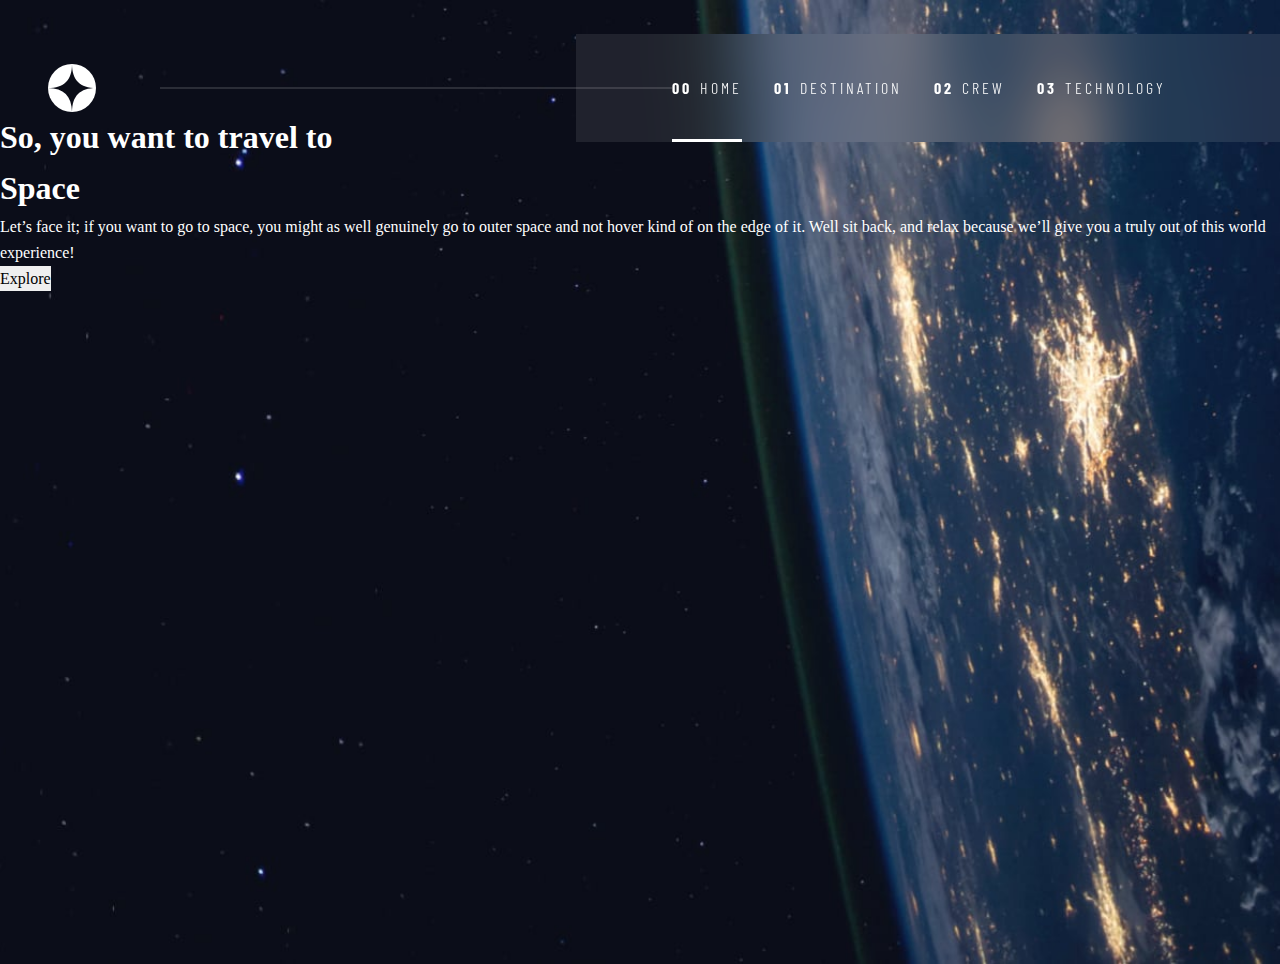
==== index.html @ 0667ac03 "completed all styles for a responsive navbar and also a refactor was made to keep te code organize a" ====
<!DOCTYPE html>
<html lang="en">
<head>
  <meta charset="UTF-8">
  <meta name="viewport" content="width=device-width, initial-scale=1.0">

  <link rel="icon" type="image/png" sizes="32x32" href="./assets/favicon-32x32.png">
  <link rel="stylesheet" href="./css/style.css">
  <script defer src="./js/nav.js"></script>
  
  <title>Frontend Mentor | Space tourism website</title>
</head>

<body class="bg-home">

  <header>
    <div class="flex--row">
      <img class="logo" src="./assets/shared/logo.svg" alt="logo" >
      <div class="line"></div>
      <button class="nav-toggle"></button>
      <nav class="nav main-navbar">
        <ul class="nav__list">
          <li class="nav__item current-page"><a href="index.html"><span class="nav__item--number">00</span>Home</a></li>
          <li class="nav__item"><a href="./html/destination/destination.html"><span class="nav__item--number">01</span>Destination</a></li>
          <li class="nav__item"><a href="./html/crew/crew.html"><span class="nav__item--number">02</span>Crew</a></li>
          <li class="nav__item"><a href="./html/transportation/transport.html"><span class="nav__item--number">03</span>Technology</a></li>
        </ul>
      </nav>
    </div>

  </header>

  <main class="home">

    <div class="container grid">

      <div class="home__wrapper-info">
        <h1 class="home__title">So, you want to travel to<br>
          <span class="home__title--big">Space</span></h1>
        <p class="home__info">
          Let’s face it; if you want to go to space, you might as well genuinely go to 
          outer space and not hover kind of on the edge of it. Well sit back, and relax 
          because we’ll give you a truly out of this world experience!
        </p>
      </div>

      <div class="home__wrapper-btn">
        <button class="home__btn">Explore</button>
      </div>

    </div>

  </main>

</body>
</html>
---- css/style.css ----
@import url("https://fonts.googleapis.com/css2?family=Barlow+Condensed:wght@300;400&family=Bellefair&display=swap");
*,
*::before,
*::after {
  box-sizing: border-box;
  margin: 0;
  padding: 0;
}

body,
h1,
h2,
h3,
h4,
h5,
p,
figure,
picture {
  margin: 0;
}

body {
  line-height: 1.6;
  min-height: 100vh;
  overflow-x: hidden;
  color: white;
}

img,
picture {
  max-width: 100%;
  display: block;
}

input,
button,
textarea,
select {
  font: inherit;
}

button {
  border: none;
}

a {
  text-decoration: none;
  color: inherit;
}

ul {
  list-style: none;
}

@media (prefers-reduced-motion: reduce) {
  *,
  *::before,
  *::after {
    animation-duration: 0.01ms !important;
    animation-iteration-count: 1 !important;
    transition-duration: 0.01ms !important;
    scroll-behavior: auto !important;
  }
}
:root {
  --black: hsl(230, 35%, 7%);
  --lila: hsl(231, 77%, 90%);
  --white: hsl(0, 0%, 100%);
  --off-white: 0, 0%, 90%,;
}

.grid {
  display: grid;
}

.flex--row {
  display: flex;
}

:root {
  --ff-accent-text: "Bellefair", serif;
  --ff-simple-text: "Barlow Condensed", sans-serif;
  --fs-100: 0.9rem;
  --fs-200: 1rem;
  --fs-300: 1.5rem;
  --fs-400: 1.8rem;
  --fs-500: 3.4rem;
  --fs-600: 5.9rem;
  --fs-700: 8.7rem;
}

@media (min-width: 421px) {
  :root {
    --fs-300: 1.8rem;
    --fs-400: 2rem;
    --fs-500: 3.8rem;
    --fs-600: 6.3rem;
    --fs-700: 9.4rem;
  }
}
@media (min-width: 1200px) {
  :root {
    --fs-300: 1.8rem;
    --fs-400: 2rem;
    --fs-500: 3.8rem;
    --fs-600: 6.3rem;
    --fs-700: 9.4rem;
  }
}
.nav {
  font-family: var(--ff-simple-text);
  text-transform: uppercase;
  letter-spacing: 3px;
  font-weight: 300;
  font-size: var(--fs-200);
  color: var(--white);
}
.nav__item--number {
  margin-right: 0.5rem;
  font-weight: 700;
}

.bg-home {
  background-image: url(../../assets/home/background-home-mobile.jpg);
  background-size: cover;
  background-position: bottom center;
}
@media (min-width: 421px) {
  .bg-home {
    background-image: url(../../assets/home/background-home-tablet.jpg);
    background-size: cover;
    background-position: center center;
  }
}
@media (min-width: 1200px) {
  .bg-home {
    background-image: url(../../assets/home/background-home-desktop.jpg);
  }
}

.bg-destination {
  background-image: url(../../assets/destination/background-destination-mobile.jpg);
  background-size: cover;
  background-position: bottom center;
}
@media (min-width: 421px) {
  .bg-destination {
    background-image: url(../../assets/destination/background-destination-tablet.jpg);
    background-size: cover;
    background-position: center center;
  }
}
@media (min-width: 1200px) {
  .bg-destination {
    background-image: url(../../assets/destination/background-destination-desktop.jpg);
  }
}

.bg-crew {
  background-image: url(../../assets/crew/background-crew-mobile.jpg);
  background-size: cover;
  background-position: bottom center;
}
@media (min-width: 421px) {
  .bg-crew {
    background-image: url(../../assets/crew/background-crew-tablet.jpg);
    background-size: cover;
    background-position: center center;
  }
}
@media (min-width: 1200px) {
  .bg-crew {
    background-image: url(../../assets/crew/background-crew-desktop.jpg);
  }
}

.bg-transport {
  background-image: url(../../assets/transport/background-technology-mobile.jpg);
  background-size: cover;
  background-position: bottom center;
}
@media (min-width: 421px) {
  .bg-transport {
    background-image: url(../../assets/transport/background-technology-tablet.jpg);
    background-size: cover;
    background-position: center center;
  }
}
@media (min-width: 1200px) {
  .bg-transport {
    background-image: url(../../assets/transport/background-technology-desktop.jpg);
  }
}

header .flex--row {
  align-items: center;
}

.logo {
  height: 3rem;
}

.line {
  display: none;
}

.nav-toggle {
  display: none;
}

.main-navbar {
  --_blur: 2rem;
  display: flex;
  padding-left: 2rem;
  background-color: hsl(var(--off-white) 0.1);
  -webkit-backdrop-filter: blur(var(--_blur));
          backdrop-filter: blur(var(--_blur));
  z-index: 1;
}

.nav__list {
  --_gap: 2rem;
  display: flex;
  gap: var(--_gap);
}

.nav__item {
  cursor: pointer;
}

.nav__item a {
  transform: translateY(0);
}

@media (max-width: 420px) {
  .logo {
    height: 2rem;
    margin: 1.5rem;
  }
  .nav__list {
    flex-direction: column;
    padding-top: 6rem;
  }
  .main-navbar {
    position: fixed;
    inset: 0 0 0 30%;
    transform: translateX(100%);
    transition: transform 300ms ease-in-out;
  }
  .main-navbar.menu-open {
    transform: translateX(0);
  }
  .nav-toggle {
    display: block;
    position: absolute;
    z-index: 10;
    right: 1.5rem;
    top: 2rem;
    background: transparent;
    background-image: url(../../assets/shared/icon-hamburger.svg);
    background-repeat: no-repeat;
    width: 1.5rem;
    aspect-ratio: 1;
    border: 0;
  }
  .nav-toggle.menu-close {
    background-image: url(../../assets/shared/icon-hamburger.svg);
    animation: nav-toggle-close 300ms ease-in-out;
  }
  @keyframes nav-toggle-close {
    0% {
      transform: scale(0);
    }
    100% {
      transform: scale(1);
    }
  }
  .nav-toggle.menu-open {
    background-image: url(../../assets/shared/icon-close.svg);
    animation: nav-toggle-x 300ms ease-in-out;
  }
  @keyframes nav-toggle-x {
    0% {
      transform: scale(0);
    }
    100% {
      transform: scale(1);
    }
  }
}
@media (min-width: 421px) {
  header {
    margin-left: 2rem;
  }
  .main-navbar {
    margin-left: auto;
    padding-left: 3rem;
    padding-right: 5rem;
  }
  .nav__item {
    display: grid;
    place-items: center;
    --_indicator-height: 3px;
  }
  .nav__item a {
    padding: 2.5rem 0;
  }
  .nav__item.current-page {
    border-bottom: var(--_indicator-height) solid var(--white);
  }
  .nav__item.current-page a {
    transform: translateY(1.1px);
  }
  .nav__item--number {
    display: none;
  }
}
@media (min-width: 1200px) {
  header {
    margin-top: 4rem;
    margin-left: 3rem;
  }
  .logo {
    margin-right: 4rem;
  }
  .line {
    display: block;
    width: 40vw;
    height: 1.5px;
    z-index: 2;
    background-color: hsla(var(--off-white) 0.15);
  }
  .main-navbar {
    padding: 0 6rem;
    position: absolute;
    right: 0;
    width: 55vw;
  }
  .nav__item--number {
    display: inline;
  }
  .nav__item:hover {
    border-bottom: var(--_indicator-height) solid var(--lila);
  }
  .nav__item:hover a {
    transform: translateY(1.1px);
  }
  .nav__item:active {
    border-bottom: var(--_indicator-height) solid var(--white);
  }
}/*# sourceMappingURL=style.css.map */
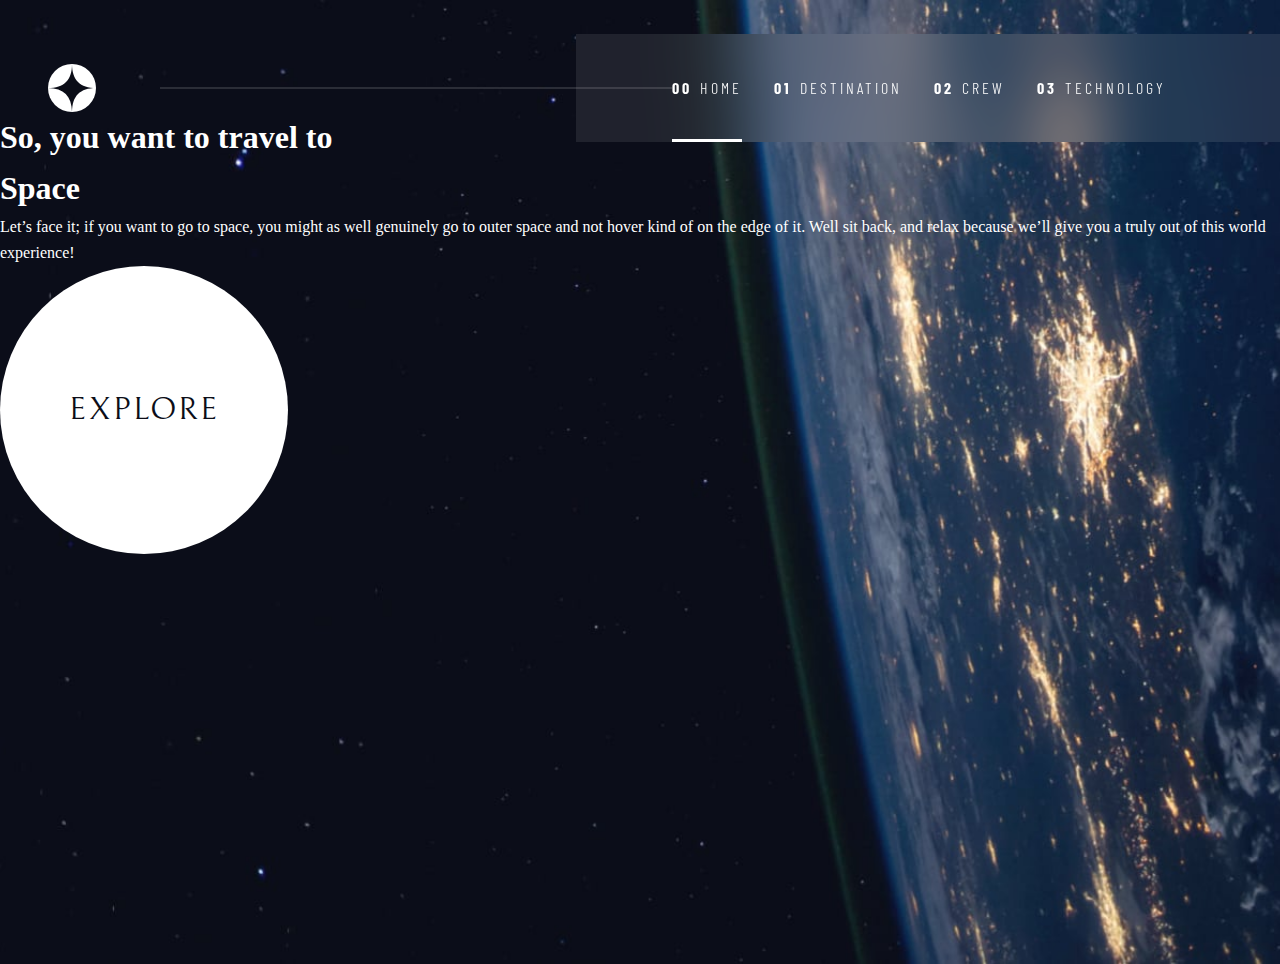
==== commit 3b0cded1: "styles for the home button" ====
--- a/index.html
+++ b/index.html
@@ -45,7 +45,7 @@
       </div>
 
       <div class="home__wrapper-btn">
-        <button class="home__btn">Explore</button>
+        <a href="./html/destination/destination.html"><button class="home__btn">Explore</button></a>
       </div>
 
     </div>
--- a/css/style.css
+++ b/css/style.css
@@ -120,6 +120,14 @@
   font-weight: 700;
 }
 
+.home__btn {
+  font-family: var(--ff-accent-text);
+  text-transform: uppercase;
+  font-size: var(--fs-400);
+  letter-spacing: 2px;
+  color: var(--black);
+}
+
 .bg-home {
   background-image: url(../../assets/home/background-home-mobile.jpg);
   background-size: cover;
@@ -192,6 +200,35 @@
   }
 }
 
+.home__btn {
+  --_height: 13rem;
+  height: var(--_height);
+  aspect-ratio: 1;
+  background-color: var(--white);
+  border-radius: 50%;
+  cursor: pointer;
+  transition: box-shadow 300ms ease, opacity 300ms ease;
+}
+
+@media (hover: hover) {
+  .home__btn:hover {
+    box-shadow: 0 0 1px 4rem hsl(var(--off-white) 0.2);
+  }
+}
+.home__btn:active {
+  opacity: 0.9;
+}
+
+@media (min-width: 421px) {
+  .home__btn {
+    --_height: 15rem;
+  }
+}
+@media (min-width: 1200px) {
+  .home__btn {
+    --_height: 18rem;
+  }
+}
 header .flex--row {
   align-items: center;
 }
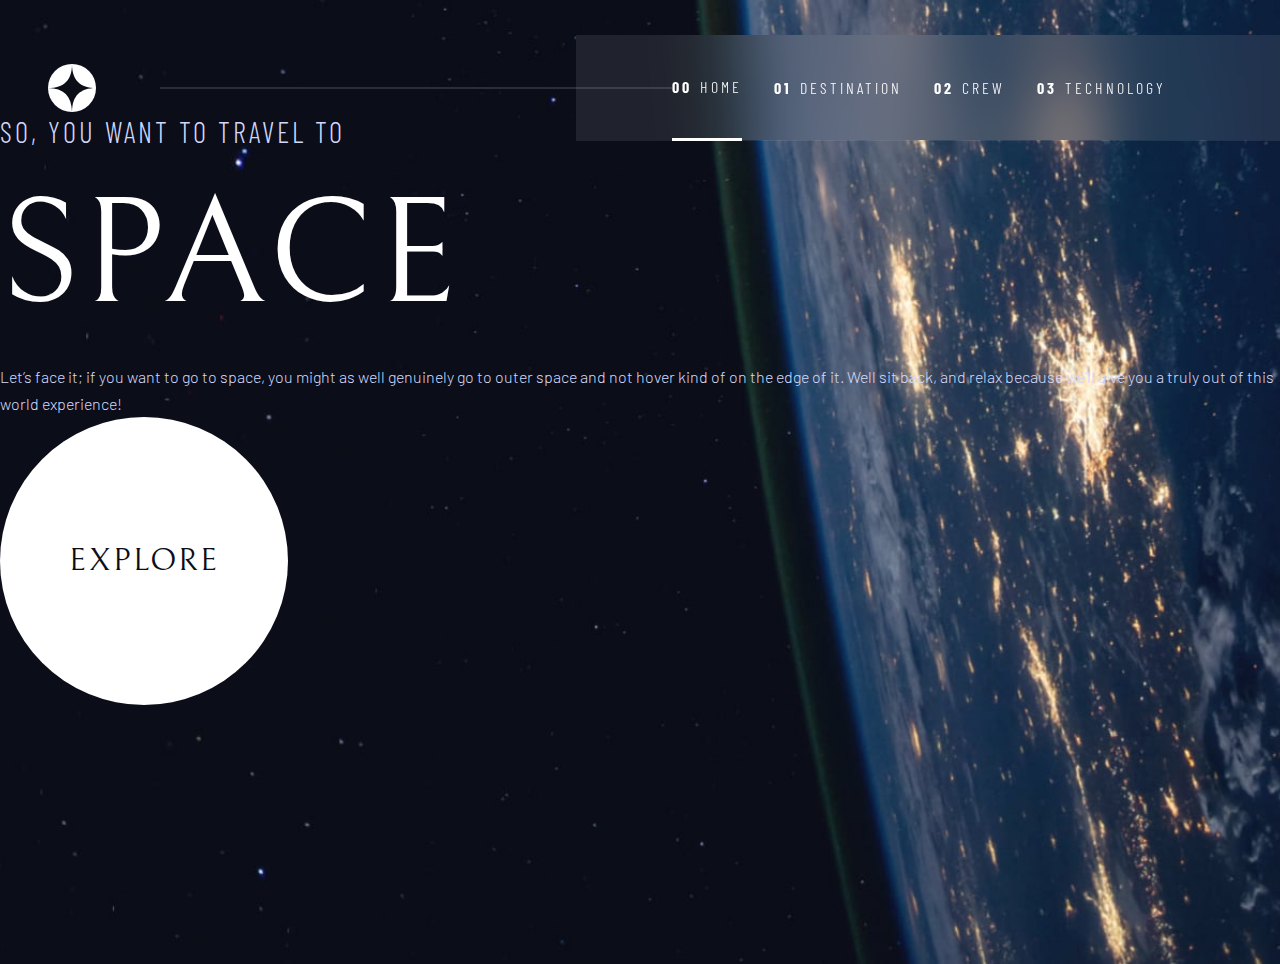
==== commit 574d7d21: "info text refactor to avoid repeat code" ====
--- a/index.html
+++ b/index.html
@@ -37,7 +37,7 @@
       <div class="home__wrapper-info">
         <h1 class="home__title">So, you want to travel to<br>
           <span class="home__title--big">Space</span></h1>
-        <p class="home__info">
+        <p class="text-info home__info">
           Let’s face it; if you want to go to space, you might as well genuinely go to 
           outer space and not hover kind of on the edge of it. Well sit back, and relax 
           because we’ll give you a truly out of this world experience!
--- a/css/style.css
+++ b/css/style.css
@@ -1,10 +1,11 @@
-@import url("https://fonts.googleapis.com/css2?family=Barlow+Condensed:wght@300;400&family=Bellefair&display=swap");
+@import url("https://fonts.googleapis.com/css2?family=Barlow+Condensed:wght@300;400&family=Barlow:wght@300;400&family=Bellefair&display=swap");
 *,
 *::before,
 *::after {
   box-sizing: border-box;
   margin: 0;
   padding: 0;
+  -webkit-tap-highlight-color: transparent;
 }
 
 body,
@@ -20,7 +21,7 @@
 }
 
 body {
-  line-height: 1.6;
+  line-height: 1.4;
   min-height: 100vh;
   overflow-x: hidden;
   color: white;
@@ -69,10 +70,6 @@
   --off-white: 0, 0%, 90%,;
 }
 
-.grid {
-  display: grid;
-}
-
 .flex--row {
   display: flex;
 }
@@ -80,6 +77,7 @@
 :root {
   --ff-accent-text: "Bellefair", serif;
   --ff-simple-text: "Barlow Condensed", sans-serif;
+  --ff-simple-text-2: "Barlow", sans-serif;
   --fs-100: 0.9rem;
   --fs-200: 1rem;
   --fs-300: 1.5rem;
@@ -91,11 +89,9 @@
 
 @media (min-width: 421px) {
   :root {
-    --fs-300: 1.8rem;
-    --fs-400: 2rem;
     --fs-500: 3.8rem;
     --fs-600: 6.3rem;
-    --fs-700: 9.4rem;
+    --fs-700: 9rem;
   }
 }
 @media (min-width: 1200px) {
@@ -107,6 +103,14 @@
     --fs-700: 9.4rem;
   }
 }
+.text-info {
+  font-family: var(--ff-simple-text-2);
+  line-height: 1.7;
+  font-weight: 300;
+  font-size: var(--fs--200);
+  color: var(--lila);
+}
+
 .nav {
   font-family: var(--ff-simple-text);
   text-transform: uppercase;
@@ -120,11 +124,26 @@
   font-weight: 700;
 }
 
+.home__title {
+  font-family: var(--ff-simple-text);
+  text-transform: uppercase;
+  letter-spacing: 3px;
+  font-weight: 300;
+  font-size: var(--fs-300);
+  color: var(--lila);
+}
+.home__title--big {
+  font-family: var(--ff-accent-text);
+  text-transform: uppercase;
+  letter-spacing: 3px;
+  font-size: var(--fs-700);
+  color: var(--white);
+}
 .home__btn {
   font-family: var(--ff-accent-text);
   text-transform: uppercase;
+  letter-spacing: 2px;
   font-size: var(--fs-400);
-  letter-spacing: 2px;
   color: var(--black);
 }
 
@@ -216,7 +235,7 @@
   }
 }
 .home__btn:active {
-  opacity: 0.9;
+  opacity: 0.8;
 }
 
 @media (min-width: 421px) {
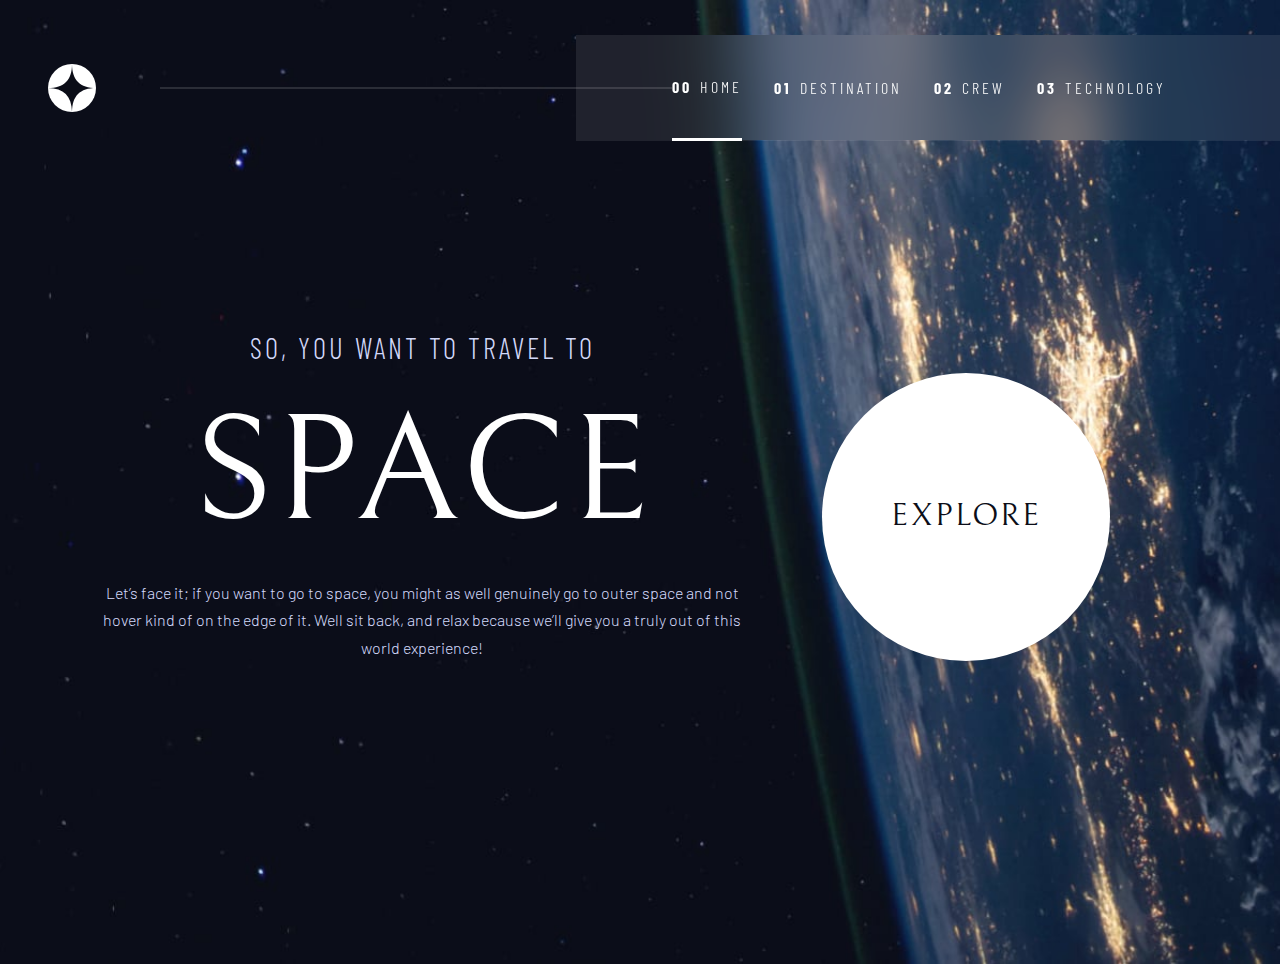
==== commit ef51be22: "home page styles for mobile and part of tablets" ====
--- a/index.html
+++ b/index.html
@@ -30,9 +30,9 @@
 
   </header>
 
-  <main class="home">
+  <main>
 
-    <div class="container grid">
+    <div class="container grid grid--home">
 
       <div class="home__wrapper-info">
         <h1 class="home__title">So, you want to travel to<br>
--- a/css/style.css
+++ b/css/style.css
@@ -70,6 +70,31 @@
   --off-white: 0, 0%, 90%,;
 }
 
+.container {
+  width: 85%;
+  margin-inline: auto;
+}
+@media (min-width: 421px) {
+  .container {
+    width: 85%;
+  }
+}
+@media (min-width: 1200px) {
+  .container {
+    width: 85%;
+  }
+}
+
+.grid {
+  display: grid;
+  grid-template-columns: 1fr;
+}
+@media (min-width: 1200px) {
+  .grid {
+    grid-template-columns: 1.5fr 1fr;
+  }
+}
+
 .flex--row {
   display: flex;
 }
@@ -80,11 +105,11 @@
   --ff-simple-text-2: "Barlow", sans-serif;
   --fs-100: 0.9rem;
   --fs-200: 1rem;
-  --fs-300: 1.5rem;
-  --fs-400: 1.8rem;
+  --fs-300: 1.2rem;
+  --fs-400: 1.5rem;
   --fs-500: 3.4rem;
   --fs-600: 5.9rem;
-  --fs-700: 8.7rem;
+  --fs-700: 6rem;
 }
 
 @media (min-width: 421px) {
@@ -219,8 +244,15 @@
   }
 }
 
+.grid--home {
+  height: min(85vh, 950px);
+  align-content: space-around;
+  align-items: end;
+  text-align: center;
+}
+
 .home__btn {
-  --_height: 13rem;
+  --_height: 11rem;
   height: var(--_height);
   aspect-ratio: 1;
   background-color: var(--white);
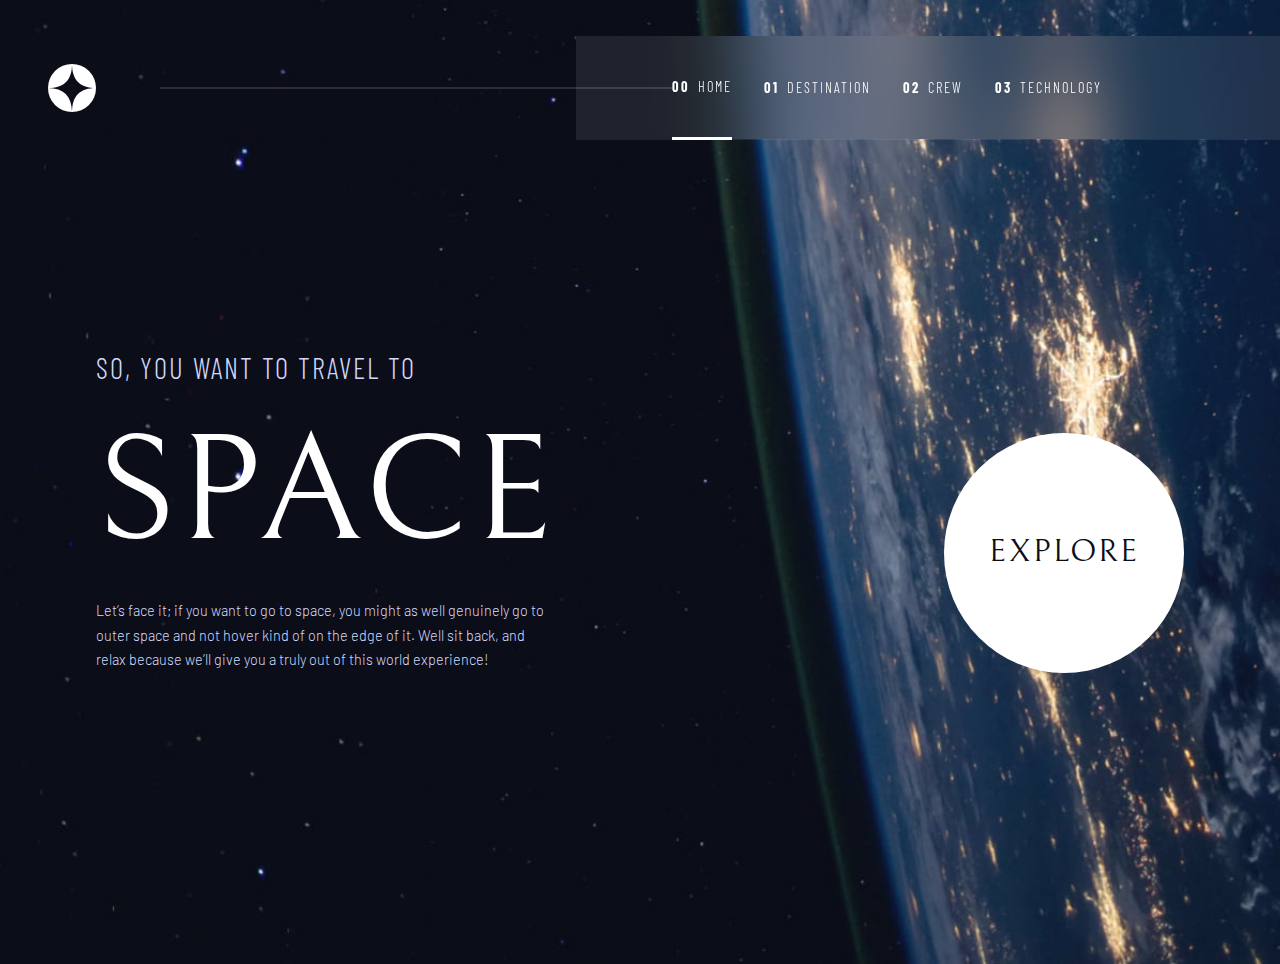
==== commit 79d1f0d7: "home page styles for desktop" ====
--- a/index.html
+++ b/index.html
@@ -27,7 +27,6 @@
         </ul>
       </nav>
     </div>
-
   </header>
 
   <main>
--- a/css/style.css
+++ b/css/style.css
@@ -73,13 +73,15 @@
 .container {
   width: 85%;
   margin-inline: auto;
+  max-width: 1100px;
 }
 @media (min-width: 421px) {
   .container {
-    width: 85%;
-  }
-}
-@media (min-width: 1200px) {
+    width: 65%;
+    margin-top: 1rem;
+  }
+}
+@media (min-width: 1050px) {
   .container {
     width: 85%;
   }
@@ -89,7 +91,7 @@
   display: grid;
   grid-template-columns: 1fr;
 }
-@media (min-width: 1200px) {
+@media (min-width: 1050px) {
   .grid {
     grid-template-columns: 1.5fr 1fr;
   }
@@ -114,13 +116,17 @@
 
 @media (min-width: 421px) {
   :root {
-    --fs-500: 3.8rem;
+    --fs-200: 1.3rem;
+    --fs-300: 1.5rem;
+    --fs-400: 2rem;
+    --fs-500: 2.5rem;
     --fs-600: 6.3rem;
-    --fs-700: 9rem;
-  }
-}
-@media (min-width: 1200px) {
+    --fs-700: 9.4rem;
+  }
+}
+@media (min-width: 1050px) {
   :root {
+    --fs-200: 1.3rem;
     --fs-300: 1.8rem;
     --fs-400: 2rem;
     --fs-500: 3.8rem;
@@ -132,16 +138,25 @@
   font-family: var(--ff-simple-text-2);
   line-height: 1.7;
   font-weight: 300;
-  font-size: var(--fs--200);
+  font-size: var(--fs-200);
   color: var(--lila);
+}
+@media (min-width: 1050px) {
+  .text-info {
+    font-family: var(--ff-simple-text-2);
+    line-height: 1.7;
+    font-weight: 300;
+    font-size: var(--fs-100);
+    color: var(--lila);
+  }
 }
 
 .nav {
   font-family: var(--ff-simple-text);
   text-transform: uppercase;
-  letter-spacing: 3px;
+  letter-spacing: 2px;
   font-weight: 300;
-  font-size: var(--fs-200);
+  font-size: var(--fs-100);
   color: var(--white);
 }
 .nav__item--number {
@@ -152,7 +167,7 @@
 .home__title {
   font-family: var(--ff-simple-text);
   text-transform: uppercase;
-  letter-spacing: 3px;
+  letter-spacing: 2px;
   font-weight: 300;
   font-size: var(--fs-300);
   color: var(--lila);
@@ -168,8 +183,17 @@
   font-family: var(--ff-accent-text);
   text-transform: uppercase;
   letter-spacing: 2px;
-  font-size: var(--fs-400);
+  font-size: var(--fs-300);
   color: var(--black);
+}
+@media (min-width: 421px) {
+  .home__btn {
+    font-family: var(--ff-accent-text);
+    text-transform: uppercase;
+    letter-spacing: 2px;
+    font-size: var(--fs-400);
+    color: var(--black);
+  }
 }
 
 .bg-home {
@@ -184,7 +208,7 @@
     background-position: center center;
   }
 }
-@media (min-width: 1200px) {
+@media (min-width: 1050px) {
   .bg-home {
     background-image: url(../../assets/home/background-home-desktop.jpg);
   }
@@ -202,7 +226,7 @@
     background-position: center center;
   }
 }
-@media (min-width: 1200px) {
+@media (min-width: 1050px) {
   .bg-destination {
     background-image: url(../../assets/destination/background-destination-desktop.jpg);
   }
@@ -220,7 +244,7 @@
     background-position: center center;
   }
 }
-@media (min-width: 1200px) {
+@media (min-width: 1050px) {
   .bg-crew {
     background-image: url(../../assets/crew/background-crew-desktop.jpg);
   }
@@ -238,17 +262,30 @@
     background-position: center center;
   }
 }
-@media (min-width: 1200px) {
+@media (min-width: 1050px) {
   .bg-transport {
     background-image: url(../../assets/transport/background-technology-desktop.jpg);
   }
 }
 
 .grid--home {
-  height: min(85vh, 950px);
+  height: min(85vh, 1050px);
   align-content: space-around;
   align-items: end;
   text-align: center;
+}
+@media (min-width: 1050px) {
+  .grid--home {
+    text-align: left;
+    justify-content: space-between;
+    grid-template-columns: 0.5fr 1fr;
+  }
+}
+
+@media (min-width: 1050px) {
+  .home__wrapper-btn {
+    text-align: right;
+  }
 }
 
 .home__btn {
@@ -273,11 +310,6 @@
 @media (min-width: 421px) {
   .home__btn {
     --_height: 15rem;
-  }
-}
-@media (min-width: 1200px) {
-  .home__btn {
-    --_height: 18rem;
   }
 }
 header .flex--row {
@@ -403,7 +435,7 @@
     display: none;
   }
 }
-@media (min-width: 1200px) {
+@media (min-width: 1050px) {
   header {
     margin-top: 4rem;
     margin-left: 3rem;
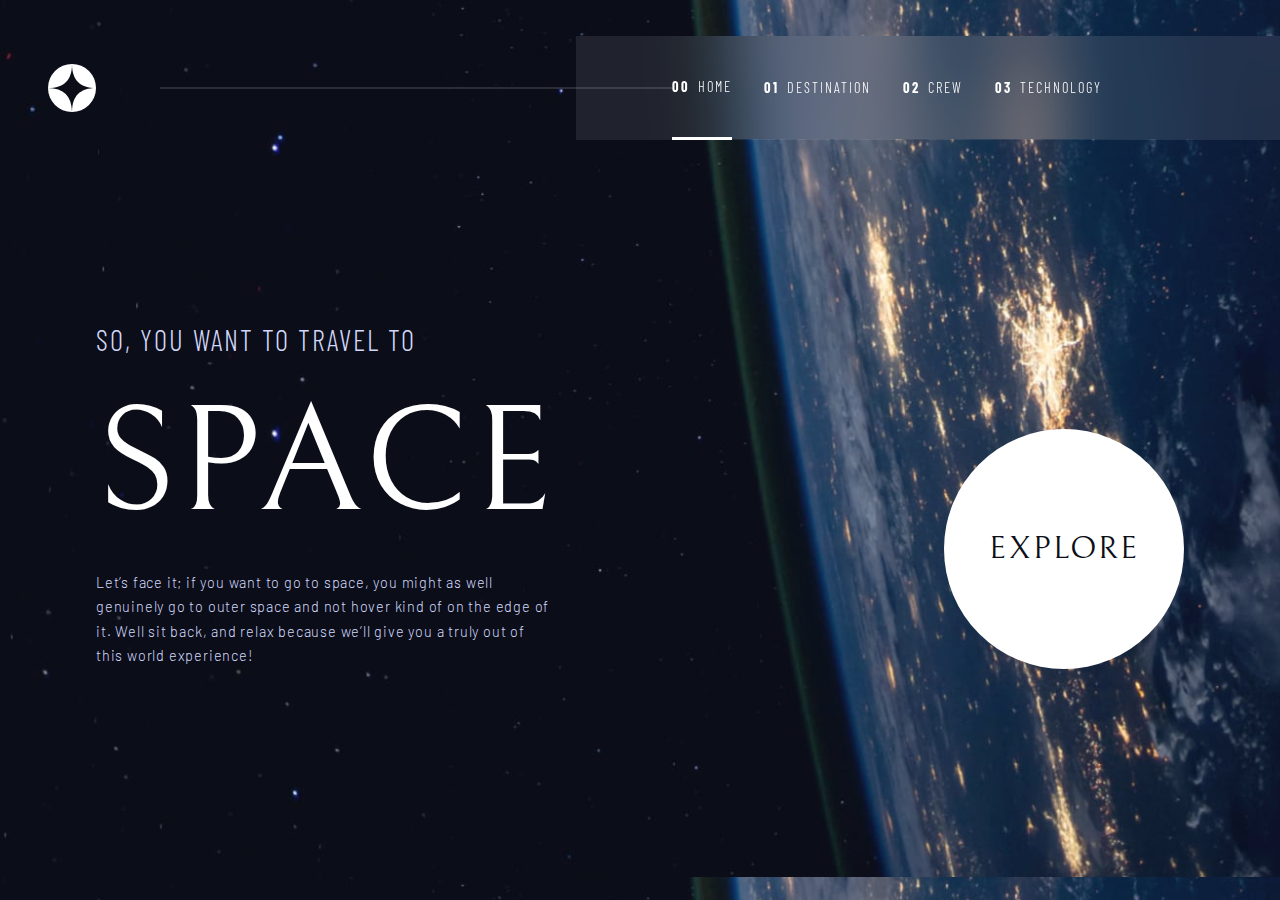
==== commit 19ecb64a: "change in file locations and rutes" ====
--- a/index.html
+++ b/index.html
@@ -21,9 +21,9 @@
       <nav class="nav main-navbar">
         <ul class="nav__list">
           <li class="nav__item current-page"><a href="index.html"><span class="nav__item--number">00</span>Home</a></li>
-          <li class="nav__item"><a href="./html/destination/destination.html"><span class="nav__item--number">01</span>Destination</a></li>
-          <li class="nav__item"><a href="./html/crew/crew.html"><span class="nav__item--number">02</span>Crew</a></li>
-          <li class="nav__item"><a href="./html/transportation/transport.html"><span class="nav__item--number">03</span>Technology</a></li>
+          <li class="nav__item"><a href="./html/destination.html"><span class="nav__item--number">01</span>Destination</a></li>
+          <li class="nav__item"><a href="./html/crew.html"><span class="nav__item--number">02</span>Crew</a></li>
+          <li class="nav__item"><a href="./html/transport.html"><span class="nav__item--number">03</span>Technology</a></li>
         </ul>
       </nav>
     </div>
--- a/css/style.css
+++ b/css/style.css
@@ -22,7 +22,7 @@
 
 body {
   line-height: 1.4;
-  min-height: 100vh;
+  max-height: 100vh;
   overflow-x: hidden;
   color: white;
 }
@@ -73,7 +73,7 @@
 .container {
   width: 85%;
   margin-inline: auto;
-  max-width: 1100px;
+  max-width: 1200px;
 }
 @media (min-width: 421px) {
   .container {
@@ -84,6 +84,17 @@
 @media (min-width: 1050px) {
   .container {
     width: 85%;
+  }
+}
+
+@media (min-width: 421px) {
+  .container--section {
+    margin-top: 2.5rem;
+  }
+}
+@media (min-width: 1050px) {
+  .container--section {
+    margin-top: 10vh;
   }
 }
 
@@ -109,8 +120,8 @@
   --fs-200: 1rem;
   --fs-300: 1.2rem;
   --fs-400: 1.5rem;
-  --fs-500: 3.4rem;
-  --fs-600: 5.9rem;
+  --fs-500: 2rem;
+  --fs-600: 4rem;
   --fs-700: 6rem;
 }
 
@@ -137,6 +148,7 @@
 .text-info {
   font-family: var(--ff-simple-text-2);
   line-height: 1.7;
+  letter-spacing: 0.8px;
   font-weight: 300;
   font-size: var(--fs-200);
   color: var(--lila);
@@ -145,12 +157,32 @@
   .text-info {
     font-family: var(--ff-simple-text-2);
     line-height: 1.7;
+    letter-spacing: 0.8px;
     font-weight: 300;
     font-size: var(--fs-100);
     color: var(--lila);
   }
 }
 
+.section-title {
+  font-family: var(--ff-simple-text);
+  text-transform: uppercase;
+  letter-spacing: 3px;
+  font-weight: 300;
+  font-size: var(--fs-200);
+  color: var(--white);
+}
+.section-title--number {
+  margin-right: 1rem;
+  font-weight: 700;
+  color: hsl(var(--off-white) 0.6);
+}
+@media (min-width: 1050px) {
+  .section-title {
+    font-size: var(--fs-300);
+  }
+}
+
 .nav {
   font-family: var(--ff-simple-text);
   text-transform: uppercase;
@@ -175,6 +207,7 @@
 .home__title--big {
   font-family: var(--ff-accent-text);
   text-transform: uppercase;
+  font-weight: 300;
   letter-spacing: 3px;
   font-size: var(--fs-700);
   color: var(--white);
@@ -182,6 +215,7 @@
 .home__btn {
   font-family: var(--ff-accent-text);
   text-transform: uppercase;
+  font-weight: 300;
   letter-spacing: 2px;
   font-size: var(--fs-300);
   color: var(--black);
@@ -190,9 +224,49 @@
   .home__btn {
     font-family: var(--ff-accent-text);
     text-transform: uppercase;
+    font-weight: 300;
     letter-spacing: 2px;
     font-size: var(--fs-400);
     color: var(--black);
+  }
+}
+
+.destination__tabs-list {
+  font-family: var(--ff-simple-text);
+  text-transform: uppercase;
+  letter-spacing: 2px;
+  font-weight: 300;
+  font-size: var(--fs-100);
+  color: var(--lila);
+}
+.destination__planet-title {
+  font-family: var(--ff-accent-text);
+  text-transform: uppercase;
+  font-weight: 300;
+  letter-spacing: 3px;
+  font-size: var(--fs-600);
+  color: var(--white);
+}
+
+.travel-info__title {
+  font-family: var(--ff-simple-text);
+  text-transform: uppercase;
+  letter-spacing: 2px;
+  font-weight: 300;
+  font-size: var(--fs-100);
+  color: var(--lila);
+}
+.travel-info__text {
+  font-family: var(--ff-accent-text);
+  text-transform: uppercase;
+  font-weight: 300;
+  letter-spacing: 2px;
+  font-size: var(--fs-500);
+  color: var(--white);
+}
+@media (min-width: 1050px) {
+  .travel-info__text {
+    font-size: var(--fs-300);
   }
 }
 
@@ -265,6 +339,20 @@
 @media (min-width: 1050px) {
   .bg-transport {
     background-image: url(../../assets/transport/background-technology-desktop.jpg);
+  }
+}
+
+@media (min-width: 1050px) {
+  body {
+    overflow-y: hidden;
+  }
+}
+
+@media (min-width: 421px) {
+  main .section-title {
+    text-align: left;
+    margin-left: 2rem;
+    margin-top: 1rem;
   }
 }
 
@@ -276,6 +364,7 @@
 }
 @media (min-width: 1050px) {
   .grid--home {
+    margin-block: 0;
     text-align: left;
     justify-content: space-between;
     grid-template-columns: 0.5fr 1fr;
@@ -285,6 +374,102 @@
 @media (min-width: 1050px) {
   .home__wrapper-btn {
     text-align: right;
+  }
+}
+
+.grid--destination {
+  justify-items: center;
+}
+.grid--destination .destination-wrapper {
+  display: flex;
+  flex-direction: column;
+  align-items: center;
+}
+
+.destination {
+  text-align: center;
+}
+.destination__img img {
+  --_height: 12rem;
+  height: var(--_height);
+  margin-block: 2rem;
+}
+.destination__hr {
+  margin-block: 2rem;
+  background-color: hsl(var(--off-white) 0.2);
+  height: 0.5px;
+}
+
+.travel-info__title {
+  margin-bottom: 0.5rem;
+}
+.travel-info__text {
+  margin-bottom: 2rem;
+}
+
+@media (min-width: 421px) {
+  .destination__img img {
+    --_height: 18rem;
+  }
+  .travel-info {
+    display: flex;
+    justify-content: space-around;
+  }
+  .travel-info__title {
+    margin-bottom: 0.5rem;
+  }
+  .travel-info__text {
+    margin-bottom: 2rem;
+  }
+}
+@media (min-width: 421px) {
+  .container.grid--destination {
+    width: 75%;
+  }
+}
+
+@media (min-width: 1050px) {
+  .destination {
+    display: flex;
+    flex-direction: column;
+    gap: 3rem;
+    width: 85%;
+    margin-inline: auto;
+    max-width: 1200px;
+    text-align: left;
+  }
+  .destination__img img {
+    --_height: 28rem;
+    margin-block: 0;
+  }
+  .destination__planet-text {
+    max-width: 55ch;
+  }
+  .grid--destination {
+    max-width: 100%;
+    margin: 0;
+    justify-content: space-between;
+    justify-items: normal;
+  }
+  .grid--destination .destination-wrapper {
+    align-items: normal;
+    align-content: space-between;
+    flex-wrap: wrap;
+    flex-direction: unset;
+  }
+  .travel-info {
+    justify-content: space-between;
+  }
+  .travel-info__title {
+    margin-bottom: 0.5rem;
+  }
+  .travel-info__text {
+    margin-bottom: 0;
+  }
+}
+@media (min-width: 1050px) {
+  .container.grid--destination {
+    width: 100%;
   }
 }
 
@@ -423,7 +608,7 @@
     --_indicator-height: 3px;
   }
   .nav__item a {
-    padding: 2.5rem 0;
+    padding-block: 2.5rem;
   }
   .nav__item.current-page {
     border-bottom: var(--_indicator-height) solid var(--white);
@@ -468,4 +653,31 @@
   .nav__item:active {
     border-bottom: var(--_indicator-height) solid var(--white);
   }
+}
+[data-tab-content] {
+  display: none;
+}
+
+.tab-active[data-tab-content] {
+  display: block;
+}
+
+.destination__tabs-list {
+  --_gap: 1.5rem;
+  gap: var(--_gap);
+}
+
+.destination__tab {
+  padding-block: 0.5rem;
+  cursor: pointer;
+}
+
+.destination__tab:hover {
+  padding-block: 0.5rem;
+  border-bottom: 3px solid hsl(var(--off-white) 0.8);
+}
+
+.tab-active.destination__tab {
+  color: var(--white);
+  border-bottom: 3px solid var(--white);
 }/*# sourceMappingURL=style.css.map */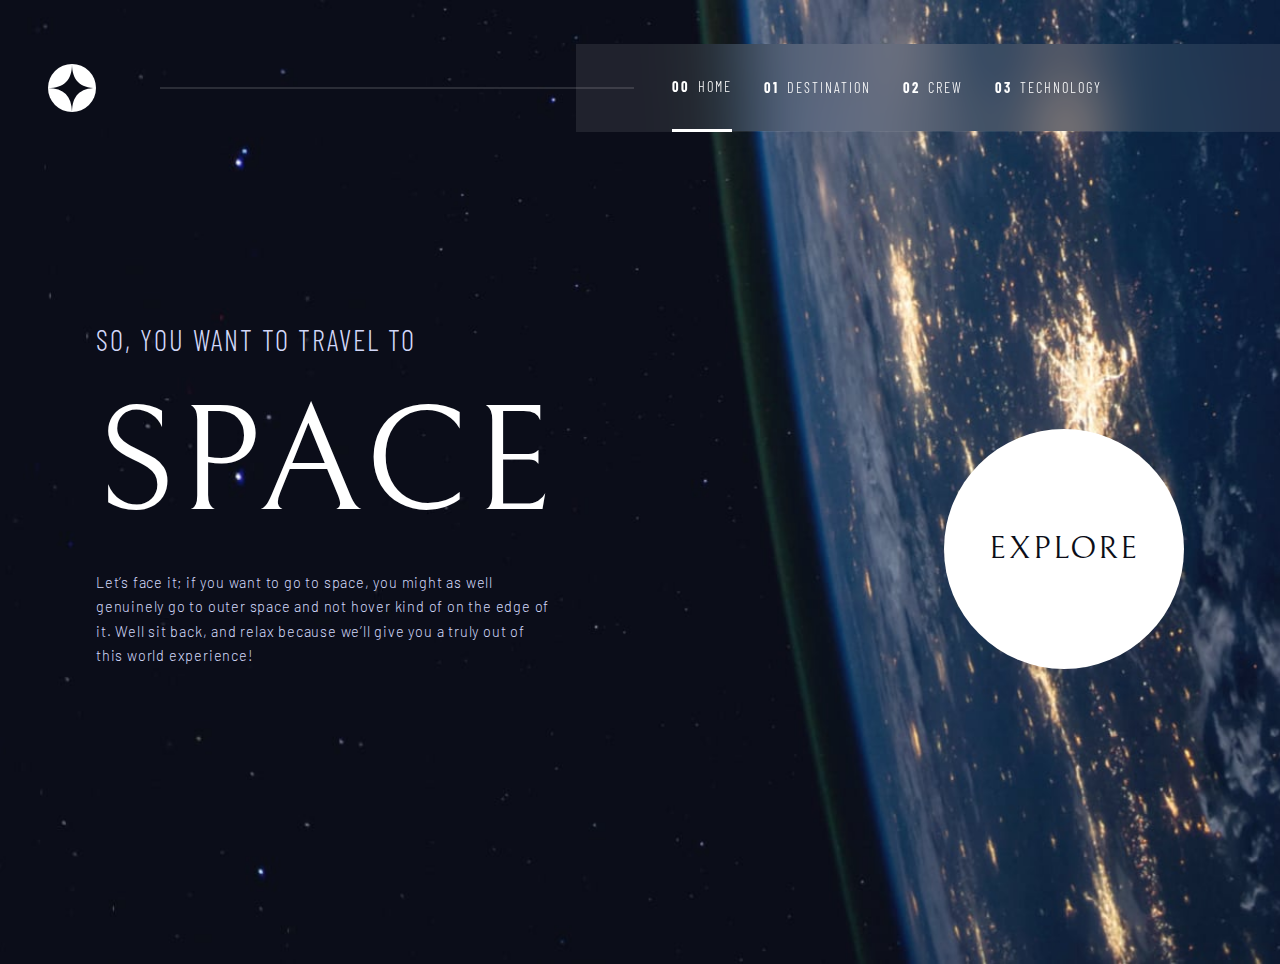
==== commit 636aa347: "final styles for crew desktop, and fixing some problems in diferent files" ====
--- a/index.html
+++ b/index.html
@@ -44,7 +44,7 @@
       </div>
 
       <div class="home__wrapper-btn">
-        <a href="./html/destination/destination.html"><button class="home__btn">Explore</button></a>
+        <button class="home__btn">Explore</button>
       </div>
 
     </div>
--- a/css/style.css
+++ b/css/style.css
@@ -22,7 +22,7 @@
 
 body {
   line-height: 1.4;
-  max-height: 100vh;
+  height: 100vh;
   overflow-x: hidden;
   color: white;
 }
@@ -94,7 +94,10 @@
 }
 @media (min-width: 1050px) {
   .container--section {
-    margin-top: 10vh;
+    margin-top: 5vh;
+    width: 85%;
+    margin-inline: auto;
+    max-width: 1200px;
   }
 }
 
@@ -270,16 +273,39 @@
   }
 }
 
+.crew__position {
+  font-family: var(--ff-accent-text);
+  text-transform: uppercase;
+  font-weight: 300;
+  letter-spacing: -1px;
+  font-size: var(--fs-400);
+  color: hsl(var(--off-white) 0.7);
+}
+.crew__name {
+  font-family: var(--ff-accent-text);
+  text-transform: uppercase;
+  font-weight: 300;
+  letter-spacing: -1px;
+  font-size: var(--fs-500);
+  color: var(--white);
+}
+
+body {
+  background-size: cover;
+  background-position: center center;
+}
+@media (min-width: 421px) {
+  body {
+    overflow-y: hidden;
+  }
+}
+
 .bg-home {
   background-image: url(../../assets/home/background-home-mobile.jpg);
-  background-size: cover;
-  background-position: bottom center;
 }
 @media (min-width: 421px) {
   .bg-home {
     background-image: url(../../assets/home/background-home-tablet.jpg);
-    background-size: cover;
-    background-position: center center;
   }
 }
 @media (min-width: 1050px) {
@@ -288,34 +314,27 @@
   }
 }
 
-.bg-destination {
+body.bg-destination {
   background-image: url(../../assets/destination/background-destination-mobile.jpg);
-  background-size: cover;
-  background-position: bottom center;
-}
-@media (min-width: 421px) {
-  .bg-destination {
+  height: auto;
+}
+@media (min-width: 421px) {
+  body.bg-destination {
     background-image: url(../../assets/destination/background-destination-tablet.jpg);
-    background-size: cover;
-    background-position: center center;
-  }
-}
-@media (min-width: 1050px) {
-  .bg-destination {
+  }
+}
+@media (min-width: 1050px) {
+  body.bg-destination {
     background-image: url(../../assets/destination/background-destination-desktop.jpg);
   }
 }
 
 .bg-crew {
   background-image: url(../../assets/crew/background-crew-mobile.jpg);
-  background-size: cover;
-  background-position: bottom center;
 }
 @media (min-width: 421px) {
   .bg-crew {
     background-image: url(../../assets/crew/background-crew-tablet.jpg);
-    background-size: cover;
-    background-position: center center;
   }
 }
 @media (min-width: 1050px) {
@@ -326,14 +345,10 @@
 
 .bg-transport {
   background-image: url(../../assets/transport/background-technology-mobile.jpg);
-  background-size: cover;
-  background-position: bottom center;
 }
 @media (min-width: 421px) {
   .bg-transport {
     background-image: url(../../assets/transport/background-technology-tablet.jpg);
-    background-size: cover;
-    background-position: center center;
   }
 }
 @media (min-width: 1050px) {
@@ -342,17 +357,26 @@
   }
 }
 
-@media (min-width: 1050px) {
+@media (min-width: 421px) {
   body {
     overflow-y: hidden;
   }
 }
 
+main .section-title {
+  margin-bottom: 2rem;
+}
 @media (min-width: 421px) {
   main .section-title {
+    margin: 0;
     text-align: left;
     margin-left: 2rem;
     margin-top: 1rem;
+  }
+}
+@media (min-width: 1050px) {
+  main .section-title {
+    margin: 0;
   }
 }
 
@@ -433,9 +457,6 @@
     display: flex;
     flex-direction: column;
     gap: 3rem;
-    width: 85%;
-    margin-inline: auto;
-    max-width: 1200px;
     text-align: left;
   }
   .destination__img img {
@@ -473,6 +494,133 @@
   }
 }
 
+.crew {
+  text-align: center;
+}
+.crew__hr {
+  background-color: hsl(var(--off-white) 0.2);
+  height: 1px;
+  width: 100%;
+}
+@media (min-width: 421px) {
+  .crew__hr {
+    display: none;
+  }
+}
+
+.crew__grid {
+  display: grid;
+  grid-template-columns: 1fr;
+  justify-items: center;
+}
+.crew__grid-item--photo {
+  grid-row: 1/2;
+}
+.crew__grid-item--photo img {
+  --_height: 14rem;
+  height: var(--_height);
+}
+.crew__grid-item--intro {
+  margin-top: 4.5rem;
+}
+
+.crew .splide__pagination {
+  margin: 0;
+  padding: 0;
+  gap: 1.1rem;
+  position: absolute;
+  top: 16rem;
+  left: 50%;
+  translate: -50%;
+}
+.crew .splide__pagination__page {
+  background-color: hsl(var(--off-white) 0.3);
+  border: none;
+  border-radius: 50%;
+  height: 0.8rem;
+  aspect-ratio: 1;
+  cursor: pointer;
+}
+.crew .splide__pagination__page.is-active {
+  background-color: var(--white);
+  transition: background-color 300ms;
+}
+.crew .splide__pagination__page.is-active:hover {
+  background-color: var(--white);
+}
+.crew .splide__pagination__page:hover {
+  background-color: hsl(var(--off-white) 0.6);
+  transition: background-color 300ms;
+}
+
+@media (min-width: 421px) {
+  .crew {
+    position: relative;
+  }
+  .crew__grid {
+    height: 90vh;
+    justify-content: space-between;
+  }
+  .crew__grid-item--photo {
+    grid-row: 2/3;
+  }
+  .crew__grid-item--photo img {
+    --_height: 37rem;
+  }
+  .crew__grid-item--intro {
+    margin-top: 0;
+    max-width: 80ch;
+  }
+  .crew .splide {
+    position: absolute;
+    top: 8vh;
+    left: 50%;
+    translate: -50%;
+  }
+  .crew .splide__pagination {
+    top: 23vh;
+  }
+}
+@media (min-width: 1050px) {
+  .crew {
+    height: auto;
+    text-align: left;
+  }
+  .crew__grid {
+    grid-template-columns: 1.3fr 1fr;
+  }
+  .crew__grid-item--intro {
+    justify-self: left;
+    margin-top: 5vh;
+    max-width: none;
+  }
+  .crew__grid-item--photo {
+    grid-row: auto;
+  }
+  .crew__grid-item--photo img {
+    --_height: 80vh;
+    max-height: 55rem;
+    -o-object-fit: contain;
+       object-fit: contain;
+  }
+  .crew__info {
+    max-width: 55ch;
+  }
+  .crew .splide {
+    width: 100%;
+    max-width: 1200px;
+    position: absolute;
+    top: auto;
+    bottom: -100vh;
+    left: 50%;
+    translate: -50%;
+  }
+  .crew .splide__pagination {
+    position: absolute;
+    top: 45vh;
+    left: 3.5rem;
+  }
+}
 .home__btn {
   --_height: 11rem;
   height: var(--_height);
@@ -608,7 +756,7 @@
     --_indicator-height: 3px;
   }
   .nav__item a {
-    padding-block: 2.5rem;
+    padding-block: 2rem;
   }
   .nav__item.current-page {
     border-bottom: var(--_indicator-height) solid var(--white);
@@ -630,7 +778,7 @@
   }
   .line {
     display: block;
-    width: 40vw;
+    width: 37vw;
     height: 1.5px;
     z-index: 2;
     background-color: hsla(var(--off-white) 0.15);
@@ -653,6 +801,9 @@
   .nav__item:active {
     border-bottom: var(--_indicator-height) solid var(--white);
   }
+  .nav__item.current-page:hover {
+    border-bottom: var(--_indicator-height) solid var(--white);
+  }
 }
 [data-tab-content] {
   display: none;
